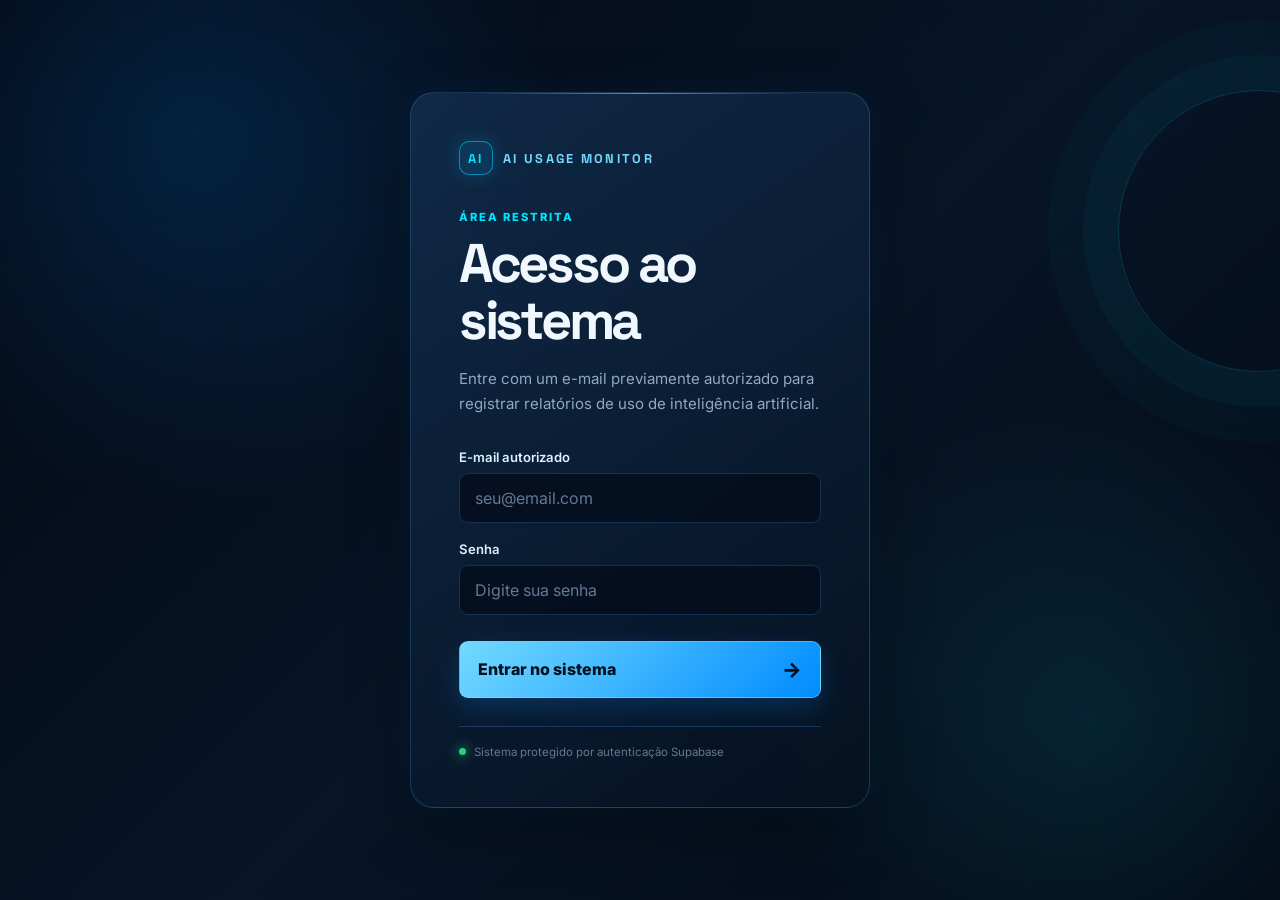
==== index.html @ 014f1ddf "first commit" ====
<!DOCTYPE html>
<html lang="pt-BR">
<head>
  <meta charset="UTF-8">
  <meta name="viewport" content="width=device-width, initial-scale=1.0">

  <title>Acesso | AI Usage Monitor</title>

  <link rel="stylesheet" href="css/global.css">
  <link rel="stylesheet" href="css/auth.css">
</head>
<body>
  <main class="auth-page">
    <section class="auth-card glass-card">
      <div class="brand">
        <span class="brand-mark">AI</span>
        AI Usage Monitor
      </div>

      <div class="auth-heading">
        <span class="eyebrow">Área restrita</span>
        <h1>Acesso ao sistema</h1>

        <p>
          Entre com um e-mail previamente autorizado para registrar
          relatórios de uso de inteligência artificial.
        </p>
      </div>

      <form id="loginForm" class="auth-form">
        <div class="field-group">
          <label for="email">E-mail autorizado</label>
          <input
            type="email"
            id="email"
            placeholder="seu@email.com"
            autocomplete="email"
            required
          >
        </div>

        <div class="field-group">
          <label for="password">Senha</label>
          <input
            type="password"
            id="password"
            placeholder="Digite sua senha"
            autocomplete="current-password"
            required
          >
        </div>

        <button class="primary-button" type="submit" id="loginButton">
          <span>Entrar no sistema</span>
          <span class="button-arrow">→</span>
        </button>

        <div id="loginMessage" class="form-message"></div>
      </form>

      <div class="auth-footer">
        <span class="status-dot"></span>
        Sistema protegido por autenticação Supabase
      </div>
    </section>
  </main>

  <script type="module" src="js/auth.js"></script>
</body>
</html>
---- css/global.css ----
@import url("https://fonts.googleapis.com/css2?family=Inter:wght@400;500;600;700;800&family=Space+Grotesk:wght@400;500;600;700&display=swap");

:root {
  --bg-primary: #050b16;
  --bg-secondary: #081525;
  --bg-card: rgba(10, 24, 44, 0.86);
  --bg-input: #071426;

  --blue-100: #d9f3ff;
  --blue-300: #73d9ff;
  --blue-400: #20bfff;
  --blue-500: #008cff;
  --blue-600: #0064d8;

  --cyan: #00e5ff;
  --green: #28d17c;
  --yellow: #ffc857;
  --red: #ff5577;

  --text-primary: #f1f7ff;
  --text-secondary: #91a8c2;
  --text-muted: #627993;

  --border: rgba(89, 172, 255, 0.22);
  --border-strong: rgba(0, 212, 255, 0.55);

  --shadow-card:
    0 20px 60px rgba(0, 0, 0, 0.35),
    0 0 35px rgba(0, 153, 255, 0.08);

  --radius-lg: 24px;
  --radius-md: 14px;
  --radius-sm: 9px;
}

* {
  box-sizing: border-box;
}

html {
  min-height: 100%;
  scroll-behavior: smooth;
}

body {
  min-width: 320px;
  min-height: 100vh;
  margin: 0;

  color: var(--text-primary);
  background:
    radial-gradient(
      circle at 15% 15%,
      rgba(0, 140, 255, 0.17),
      transparent 28%
    ),
    radial-gradient(
      circle at 85% 80%,
      rgba(0, 229, 255, 0.1),
      transparent 25%
    ),
    linear-gradient(135deg, #030812 0%, #071527 52%, #040914 100%);

  font-family: "Inter", sans-serif;
}

body::before {
  position: fixed;
  z-index: -1;
  inset: 0;

  content: "";

  opacity: 0.45;
  pointer-events: none;

  background-image:
    linear-gradient(rgba(54, 155, 255, 0.045) 1px, transparent 1px),
    linear-gradient(90deg, rgba(54, 155, 255, 0.045) 1px, transparent 1px);

  background-size: 42px 42px;
  mask-image: linear-gradient(to bottom, black, transparent 90%);
}

body::after {
  position: fixed;
  z-index: -1;
  top: 10%;
  right: -120px;

  width: 280px;
  height: 280px;

  content: "";
  pointer-events: none;

  border: 1px solid rgba(0, 229, 255, 0.18);
  border-radius: 50%;
  box-shadow:
    0 0 0 35px rgba(0, 229, 255, 0.035),
    0 0 0 70px rgba(0, 229, 255, 0.025);

  animation: pulseCircle 7s ease-in-out infinite;
}

button,
input,
textarea,
select {
  font: inherit;
}

button,
a {
  -webkit-tap-highlight-color: transparent;
}

button {
  border: 0;
}

a {
  color: inherit;
}

.page-shell {
  width: min(100% - 32px, 1180px);
  margin: 0 auto;
  padding: 40px 0 60px;
}

.glass-card {
  position: relative;

  overflow: hidden;

  border: 1px solid var(--border);
  border-radius: var(--radius-lg);
  background:
    linear-gradient(
      145deg,
      rgba(18, 45, 77, 0.85),
      rgba(6, 17, 32, 0.9)
    );
  box-shadow: var(--shadow-card);
  backdrop-filter: blur(18px);
}

.glass-card::before {
  position: absolute;
  top: 0;
  left: 14%;

  width: 72%;
  height: 1px;

  content: "";

  background: linear-gradient(
    90deg,
    transparent,
    var(--cyan),
    transparent
  );

  opacity: 0.75;
}

.brand {
  display: inline-flex;
  align-items: center;
  gap: 10px;

  margin-bottom: 30px;

  color: var(--blue-300);
  font-family: "Space Grotesk", sans-serif;
  font-size: 0.8rem;
  font-weight: 700;
  letter-spacing: 0.18em;
  text-transform: uppercase;
}

.brand-mark {
  display: grid;
  width: 34px;
  height: 34px;
  place-items: center;

  border: 1px solid var(--border-strong);
  border-radius: 10px;

  color: var(--cyan);
  background: rgba(0, 180, 255, 0.12);
  box-shadow: 0 0 18px rgba(0, 207, 255, 0.22);
}

h1,
h2,
h3 {
  margin: 0;
  color: var(--text-primary);
  font-family: "Space Grotesk", sans-serif;
}

h1 {
  font-size: clamp(2rem, 5vw, 3.4rem);
  line-height: 1.05;
  letter-spacing: -0.06em;
}

h2 {
  font-size: clamp(1.5rem, 3vw, 2.2rem);
}

p {
  color: var(--text-secondary);
}

.subtitle {
  max-width: 650px;
  margin: 14px 0 0;

  color: var(--text-secondary);
  line-height: 1.7;
}

.form-message {
  display: none;

  margin-top: 18px;
  padding: 14px 16px;

  border: 1px solid;
  border-radius: var(--radius-sm);

  font-size: 0.92rem;
  line-height: 1.5;
}

.form-message.visible {
  display: block;
}

.form-message.success {
  border-color: rgba(40, 209, 124, 0.5);
  color: #9dffd0;
  background: rgba(40, 209, 124, 0.11);
}

.form-message.error {
  border-color: rgba(255, 85, 119, 0.5);
  color: #ffb3c2;
  background: rgba(255, 85, 119, 0.11);
}

.form-message.info {
  border-color: rgba(32, 191, 255, 0.5);
  color: var(--blue-300);
  background: rgba(32, 191, 255, 0.11);
}

@keyframes pulseCircle {
  0%,
  100% {
    transform: scale(0.96);
    opacity: 0.55;
  }

  50% {
    transform: scale(1.04);
    opacity: 1;
  }
}

@media (max-width: 700px) {
  .page-shell {
    width: min(100% - 22px, 1180px);
    padding-top: 22px;
    padding-bottom: 36px;
  }

  body::after {
    right: -190px;
    width: 230px;
    height: 230px;
  }
}

@media (prefers-reduced-motion: reduce) {
  *,
  *::before,
  *::after {
    animation-duration: 0.01ms !important;
    animation-iteration-count: 1 !important;
    scroll-behavior: auto !important;
    transition-duration: 0.01ms !important;
  }
}
---- css/auth.css ----
.auth-page {
  display: grid;
  min-height: 100vh;
  padding: 24px;
  place-items: center;
}

.auth-card {
  width: min(100%, 460px);
  padding: clamp(26px, 6vw, 48px);
}

.auth-heading {
  margin-bottom: 32px;
}

.auth-heading h1 {
  margin-top: 10px;
}

.auth-heading p {
  margin: 16px 0 0;
  font-size: 0.94rem;
  line-height: 1.7;
}

.eyebrow {
  color: var(--cyan);
  font-size: 0.7rem;
  font-weight: 800;
  letter-spacing: 0.18em;
  text-transform: uppercase;
}

.auth-form {
  display: grid;
  gap: 18px;
}

.field-group {
  display: grid;
  gap: 8px;
}

.field-group label {
  color: var(--blue-100);
  font-size: 0.82rem;
  font-weight: 600;
}

.field-group input,
.field-group textarea,
.field-group select {
  width: 100%;
  padding: 14px 15px;

  outline: none;
  border: 1px solid var(--border);
  border-radius: var(--radius-sm);

  color: var(--text-primary);
  background: rgba(3, 12, 25, 0.72);

  transition:
    border-color 0.2s ease,
    box-shadow 0.2s ease,
    background 0.2s ease;
}

.field-group input::placeholder {
  color: var(--text-muted);
}

.field-group input:focus,
.field-group textarea:focus,
.field-group select:focus {
  border-color: var(--blue-400);
  background: rgba(4, 20, 39, 0.95);
  box-shadow:
    0 0 0 3px rgba(0, 140, 255, 0.14),
    0 0 20px rgba(0, 181, 255, 0.08);
}

.primary-button {
  display: flex;
  align-items: center;
  justify-content: space-between;
  gap: 16px;

  width: 100%;
  margin-top: 8px;
  padding: 15px 18px;

  cursor: pointer;
  border: 1px solid rgba(115, 217, 255, 0.55);
  border-radius: var(--radius-sm);

  color: #00101d;
  background: linear-gradient(135deg, var(--blue-300), var(--blue-500));
  box-shadow: 0 10px 28px rgba(0, 140, 255, 0.22);

  font-weight: 800;

  transition:
    transform 0.2s ease,
    box-shadow 0.2s ease,
    filter 0.2s ease;
}

.primary-button:hover {
  transform: translateY(-2px);
  filter: brightness(1.08);
  box-shadow: 0 14px 32px rgba(0, 174, 255, 0.35);
}

.primary-button:disabled {
  cursor: wait;
  opacity: 0.65;
  transform: none;
}

.button-arrow {
  font-size: 1.3rem;
}

.auth-footer {
  display: flex;
  align-items: center;
  gap: 8px;

  margin-top: 28px;
  padding-top: 18px;

  border-top: 1px solid var(--border);

  color: var(--text-muted);
  font-size: 0.72rem;
}

.status-dot {
  width: 7px;
  height: 7px;

  border-radius: 50%;
  background: var(--green);
  box-shadow: 0 0 12px var(--green);
}
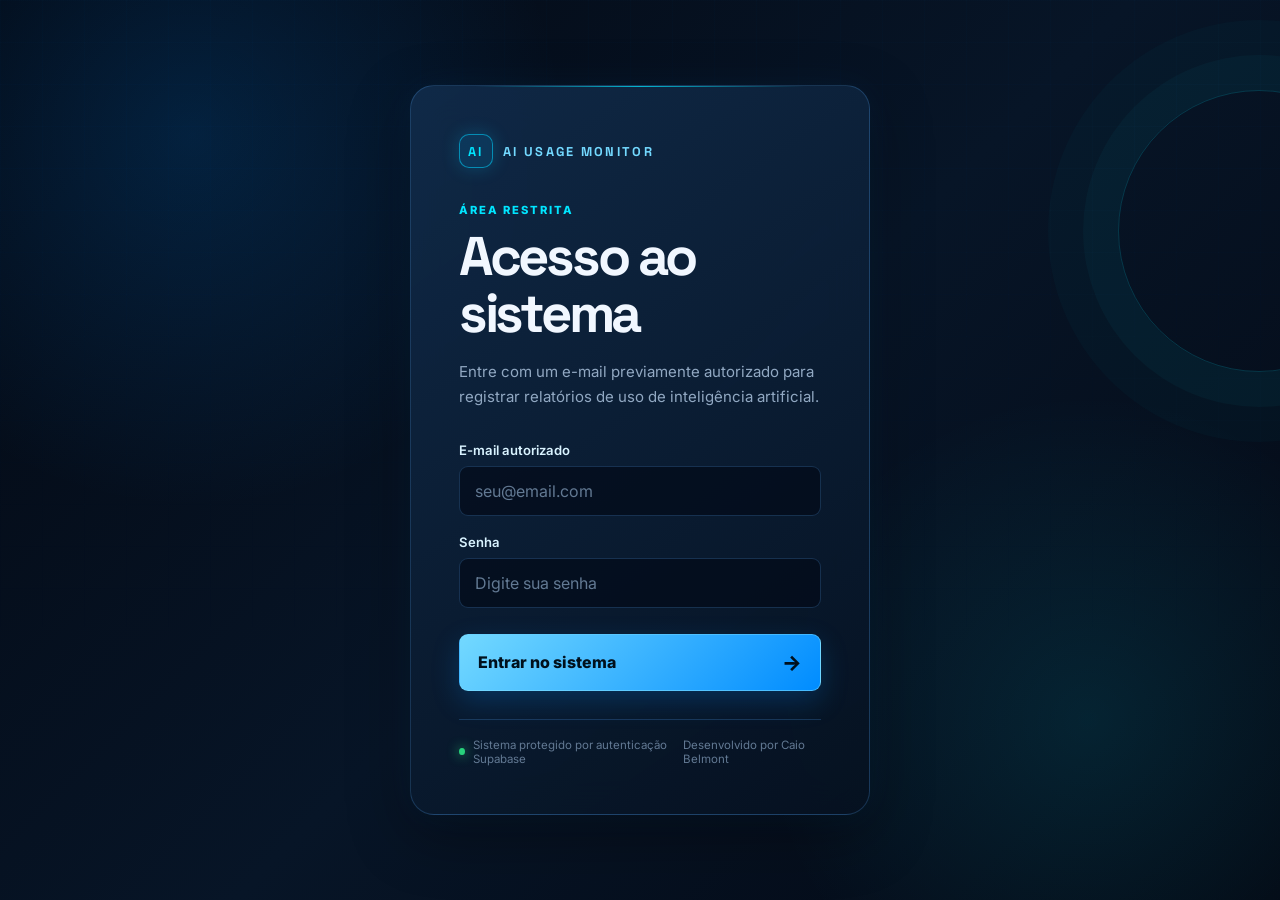
==== commit a2c65da2: "update creator" ====
--- a/index.html
+++ b/index.html
@@ -6,6 +6,7 @@
 
   <title>Acesso | AI Usage Monitor</title>
 
+  <link rel="icon" href="/assets/inteligencia-artificial.ico" type="image/x-icon">
   <link rel="stylesheet" href="css/global.css">
   <link rel="stylesheet" href="css/auth.css">
 </head>
@@ -61,6 +62,7 @@
       <div class="auth-footer">
         <span class="status-dot"></span>
         Sistema protegido por autenticação Supabase
+        <span>Desenvolvido por Caio Belmont</span>
       </div>
     </section>
   </main>
--- a/css/global.css
+++ b/css/global.css
@@ -268,32 +268,32 @@
   }
 
   50% {
-    transform: scale(1.04);
-    opacity: 1;
-  }
-}
-
-@media (max-width: 700px) {
+    transform: scale(1);
+    opacity: 0.7;
+  }
+}
+
+@media (max-width: 768px) {
+  body::after {
+    width: 200px;
+    height: 200px;
+    right: -80px;
+  }
+
   .page-shell {
-    width: min(100% - 22px, 1180px);
-    padding-top: 22px;
-    padding-bottom: 36px;
-  }
-
-  body::after {
-    right: -190px;
-    width: 230px;
-    height: 230px;
-  }
-}
-
-@media (prefers-reduced-motion: reduce) {
-  *,
-  *::before,
-  *::after {
-    animation-duration: 0.01ms !important;
-    animation-iteration-count: 1 !important;
-    scroll-behavior: auto !important;
-    transition-duration: 0.01ms !important;
+    padding: 30px 0 40px;
+  }
+
+  .brand {
+    margin-bottom: 20px;
+  }
+
+  h1 {
+    font-size: clamp(1.8rem, 4.5vw, 2.8rem);
+  }
+
+  .subtitle {
+    margin-top: 10px;
+    font-size: 0.95rem;
   }
 }
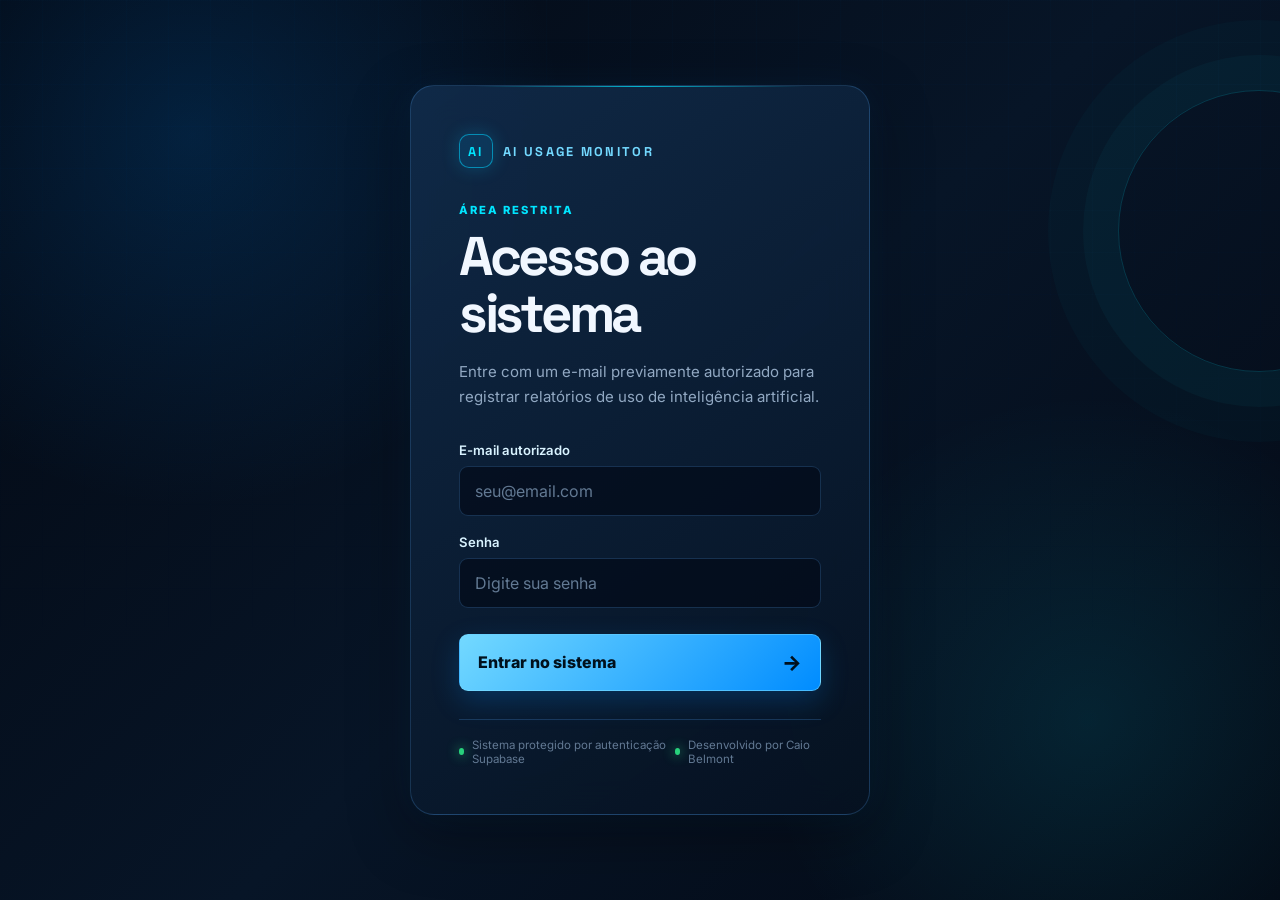
==== commit d33387ae: "Fix footer text formatting in index.html" ====
--- a/index.html
+++ b/index.html
@@ -62,11 +62,12 @@
       <div class="auth-footer">
         <span class="status-dot"></span>
         Sistema protegido por autenticação Supabase
-        <span>Desenvolvido por Caio Belmont</span>
+        <span class="status-dot"></span>
+        Desenvolvido por Caio Belmont
       </div>
     </section>
   </main>
 
   <script type="module" src="js/auth.js"></script>
 </body>
-</html>+</html>
